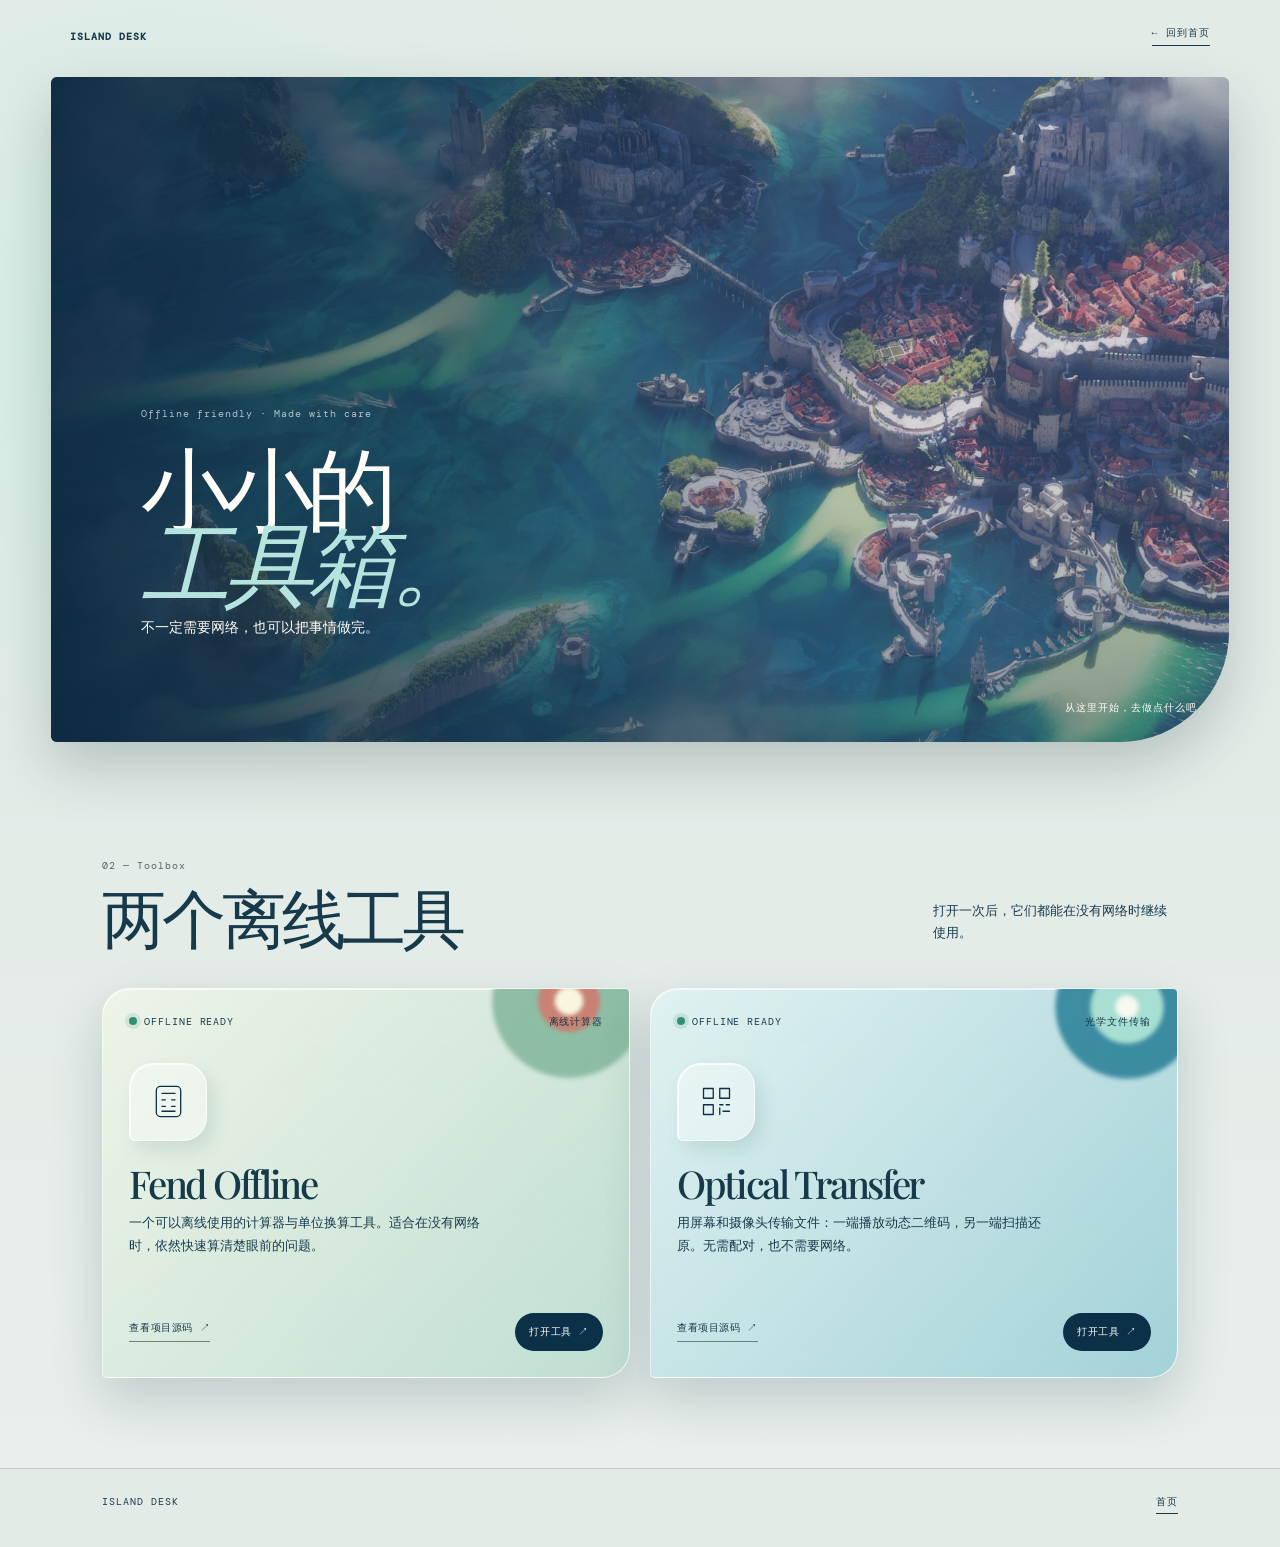
==== toolbox.html @ 2263b023 "feat: adopt the island-desk two-page design (home + toolbox) — paper-style glass cards, Playfair hea" ====
<!doctype html>
<html lang="zh-CN">
  <head>
    <meta charset="UTF-8" />
    <meta name="viewport" content="width=device-width, initial-scale=1" />
    <meta name="description" content="两个可离线运行的小工具。" />
    <title>工具箱 · 我的小岛</title>
    <link rel="stylesheet" href="styles.css" />
  </head>
  <body class="toolbox-page">
    <main class="site-shell">
      <nav class="topbar" aria-label="主导航">
        <a class="wordmark" href="index.html">ISLAND DESK</a>
        <a class="topbar-link" href="index.html">← 回到首页</a>
      </nav>

      <section class="toolbox-hero" aria-labelledby="toolbox-title">
        <img class="toolbox-hero-image" src="assets/scan-islands.jpg" alt="雾气缭绕的海上岛屿与城堡" />
        <div class="toolbox-hero-overlay"></div>
        <div class="toolbox-heading">
          <p class="eyebrow">Offline friendly · Made with care</p>
          <h1 id="toolbox-title">小小的<br /><em>工具箱。</em></h1>
          <p>不一定需要网络，也可以把事情做完。</p>
        </div>
        <span class="hero-caption">从这里开始，去做点什么吧</span>
      </section>

      <section class="tools-section" aria-labelledby="tools-title">
        <div class="section-heading">
          <div>
            <p class="eyebrow">02 — Toolbox</p>
            <h2 id="tools-title">两个离线工具</h2>
          </div>
          <p class="section-note">打开一次后，它们都能在没有网络时继续使用。</p>
        </div>
        <div id="tool-grid" class="tool-grid" aria-live="polite"></div>
      </section>

      <footer>
        <span>ISLAND DESK</span>
        <a href="index.html">首页</a>
      </footer>
    </main>
    <script src="app.js"></script>
  </body>
</html>
---- styles.css ----
@import url('https://fonts.googleapis.com/css2?family=DM+Mono&family=Manrope:wght@400;500;600;700&family=Playfair+Display:ital,wght@0,500;0,600;1,500;1,600&display=swap');

:root {
  --ink: #173a4b;
  --deep-ink: #0b3047;
  --cream: #e8eee9;
  --mist: rgba(238, 247, 241, 0.2);
  --edge: rgba(255, 255, 255, 0.62);
  --ocean: #146e88;
  --coral: #bd6961;
  --sky: #a9e4d8;
  --shadow: 0 22px 52px rgba(12, 53, 69, 0.19), inset 0 1px 0 rgba(255, 255, 255, 0.7);
}

* { box-sizing: border-box; }
html { scroll-behavior: smooth; }
body { margin: 0; background: radial-gradient(circle at 84% 4%, #cbe6d9 0, transparent 24%), var(--cream); color: var(--ink); font-family: Manrope, sans-serif; }
a { color: inherit; }

.site-shell { max-width: 1400px; min-height: 100vh; margin: 0 auto; overflow: hidden; }
.topbar { display: flex; align-items: center; justify-content: space-between; padding: 26px 5.5vw; position: relative; z-index: 4; }
.wordmark, .topbar-link, .eyebrow, footer { font-family: 'DM Mono', monospace; font-size: 10px; letter-spacing: 0.1em; text-decoration: none; }
.wordmark { font-weight: 700; }
.topbar-link { padding-bottom: 5px; border-bottom: 1px solid currentColor; }
.topbar-link span { color: var(--coral); font-size: 14px; }

.home-hero { min-height: calc(100vh - 78px); padding: 3vh 5.5vw 7vh; display: grid; grid-template-columns: minmax(330px, .92fr) 1.5fr; gap: 2.3vw; align-items: center; }
.glass-panel { background: linear-gradient(137deg, rgba(243, 251, 247, 0.62), rgba(193, 232, 225, 0.37)); border: 1px solid rgba(255, 255, 255, 0.74); box-shadow: var(--shadow); backdrop-filter: blur(16px) saturate(130%); -webkit-backdrop-filter: blur(16px) saturate(130%); }
.hero-copy { padding: clamp(30px, 5.2vw, 75px) clamp(25px, 4vw, 57px); border-radius: 2px 42px 2px 42px; position: relative; z-index: 2; }
.eyebrow { margin: 0 0 28px; color: rgba(32, 50, 56, 0.72); }
h1, h2, p { margin-top: 0; }
h1 { font: 500 clamp(56px, 7vw, 110px)/.83 'Playfair Display', serif; letter-spacing: -0.075em; margin-bottom: 30px; }
h1 em { color: var(--coral); font-style: italic; }
.hero-description { max-width: 310px; font-size: 15px; line-height: 1.8; margin-bottom: 36px; }
.primary-button { display: inline-flex; align-items: center; gap: 42px; padding: 14px 16px 14px 18px; border-radius: 99px; background: var(--deep-ink); color: #fffdf7; font-family: 'DM Mono', monospace; font-size: 10px; letter-spacing: .08em; text-decoration: none; box-shadow: 0 7px 17px rgba(17, 33, 38, .18); transition: transform .25s ease, box-shadow .25s ease; }
.primary-button span { color: var(--sky); font-size: 17px; line-height: 0; }
.primary-button:hover { transform: translateY(-3px); box-shadow: 0 13px 22px rgba(17, 33, 38, .25); }

.hero-art { min-height: min(72vh, 660px); position: relative; overflow: hidden; border-radius: 34px; background: #25525b; box-shadow: 0 25px 45px rgba(19, 66, 84, .22); }
.hero-art img { object-position: 59% 47%; filter: saturate(.92) contrast(.98); }
.hero-art::before { content: ''; position: absolute; z-index: 1; inset: 0; background: linear-gradient(150deg, rgba(7, 42, 70, .32), transparent 45%, rgba(6, 36, 58, .14)); pointer-events: none; }
.hero-art::after { content: ''; position: absolute; inset: 12px; border: 1px solid rgba(255,255,255,.42); border-radius: inherit; pointer-events: none; }
.hero-art img, .toolbox-hero-image { width: 100%; height: 100%; object-fit: cover; display: block; }
.art-label { position: absolute; z-index: 2; color: #fffdf7; font: 10px 'DM Mono', monospace; letter-spacing: .1em; }
.art-label.top { top: 32px; left: 35px; }
.art-label.bottom { right: 35px; bottom: 31px; }
.home-note { max-width: 830px; margin: 0 auto; padding: 9vh 8vw; display: grid; grid-template-columns: 1.6fr 1fr; align-items: end; gap: 70px; }
.home-note p { font: 500 clamp(26px, 3vw, 43px)/1.15 'Playfair Display', serif; letter-spacing: -.045em; margin: 0; }
.home-note a { font: 11px 'DM Mono', monospace; text-decoration: none; border-bottom: 1px solid; padding-bottom: 8px; justify-self: end; }
.home-note a span { color: var(--coral); font-size: 16px; }

.toolbox-page { background: radial-gradient(circle at 12% 22%, #d3ede5 0, transparent 29%), #e3ebe7; }
.toolbox-hero { height: min(68vw, 665px); min-height: 480px; margin: 5px 4vw 0; border-radius: 6px 6px 110px 6px; overflow: hidden; position: relative; color: #fffdf7; box-shadow: 0 24px 55px rgba(17, 45, 48, .21); }
.toolbox-hero-image { position: absolute; inset: 0; }
.toolbox-hero-image { object-position: 52% 49%; filter: saturate(.9) contrast(.96); }
.toolbox-hero-overlay { position: absolute; inset: 0; background: linear-gradient(90deg, rgba(8, 39, 63, .8), rgba(8, 39, 63, .13) 73%), linear-gradient(0deg, rgba(9, 42, 67, .38), transparent 47%); }
.toolbox-heading { position: absolute; z-index: 1; left: clamp(28px, 7vw, 110px); bottom: clamp(36px, 9vw, 105px); }
.toolbox-heading .eyebrow { color: rgba(255,255,255,.68); }
.toolbox-heading h1 { margin-bottom: 20px; }
.toolbox-heading h1 em { color: #b5e4df; }
.toolbox-heading p:last-child { margin: 0; font-size: 14px; }
.hero-caption { position: absolute; z-index: 1; right: 32px; bottom: 27px; font: 10px 'DM Mono', monospace; letter-spacing: .1em; }

.tools-section { padding: 13vh 8vw 10vh; background: linear-gradient(180deg, transparent, rgba(255,255,255,.2)); }
.section-heading { display: flex; justify-content: space-between; align-items: end; gap: 35px; margin-bottom: 45px; }
.section-heading .eyebrow { margin-bottom: 17px; }
h2 { margin: 0; font: 500 clamp(42px, 5vw, 70px)/.84 'Playfair Display', serif; letter-spacing: -.065em; }
.section-note { max-width: 245px; font-size: 13px; line-height: 1.7; margin: 0; }
.tool-grid { display: grid; grid-template-columns: repeat(2, minmax(0, 1fr)); gap: 20px; }
.tool-card { min-height: 390px; padding: 26px; border-radius: 28px 5px 28px 5px; border: 1px solid rgba(255, 255, 255, .72); box-shadow: var(--shadow); backdrop-filter: blur(15px) saturate(125%); -webkit-backdrop-filter: blur(15px) saturate(125%); display: flex; flex-direction: column; position: relative; overflow: hidden; transition: transform .3s ease, box-shadow .3s ease; }
.tool-card:hover { transform: translateY(-8px) rotate(-.25deg); box-shadow: 0 30px 55px rgba(17, 49, 52, .22), inset 0 1px rgba(255,255,255,.8); }
.tool-card::before { content: ''; width: 200px; height: 200px; border-radius: 50%; filter: blur(2px); position: absolute; right: -60px; top: -72px; opacity: .85; }
.tool-card--fend { background: linear-gradient(132deg, rgba(239, 245, 231, .86), rgba(169, 213, 197, .64)); }
.tool-card--fend::before { background: radial-gradient(circle at 40% 42%, #fff8df 0 8%, #c76f61 9% 18%, #82b59a 19% 45%, transparent 47%); }
.tool-card--transfer { background: linear-gradient(132deg, rgba(224, 242, 241, .9), rgba(129, 196, 207, .67)); }
.tool-card--transfer::before { background: radial-gradient(circle at 45% 45%, #fffef2 0 7%, #a4decf 8% 23%, #267d96 24% 45%, transparent 47%); }
.tool-meta { display: flex; justify-content: space-between; align-items: center; position: relative; z-index: 1; font: 10px 'DM Mono', monospace; letter-spacing: .09em; }
.status-dot { width: 8px; height: 8px; border-radius: 50%; background: #338e78; display: inline-block; margin-right: 7px; box-shadow: 0 0 0 4px rgba(51,142,120,.14); }
.tool-icon { width: 78px; height: 78px; margin: auto 0 25px; border-radius: 24px 24px 24px 6px; background: rgba(255,255,255,.35); border: 1px solid rgba(255,255,255,.7); display: grid; place-items: center; box-shadow: 7px 9px 18px rgba(49, 85, 86, .13), inset 1px 1px rgba(255,255,255,.7); position: relative; z-index: 1; color: var(--deep-ink); }
.tool-icon svg { width: 39px; height: 39px; fill: none; stroke: currentColor; stroke-width: 1.6; stroke-linecap: round; stroke-linejoin: round; }
.tool-card h3 { max-width: 380px; margin: 0 0 11px; position: relative; z-index: 1; font: 500 clamp(30px, 3vw, 45px)/.9 'Playfair Display', serif; letter-spacing: -.06em; }
.tool-card p { max-width: 375px; position: relative; z-index: 1; font-size: 13px; line-height: 1.7; margin-bottom: 23px; }
.card-footer { position: relative; z-index: 1; display: flex; align-items: center; justify-content: space-between; gap: 15px; margin-top: auto; }
.card-footer a { font: 10px 'DM Mono', monospace; letter-spacing: .06em; text-decoration: none; border-bottom: 1px solid rgba(17,33,38,.52); padding-bottom: 6px; }
.launch-link { border: 0 !important; border-radius: 99px; background: var(--deep-ink); color: #fffdf7; padding: 12px 14px !important; transition: background .2s ease, transform .2s ease; }
.launch-link:hover { background: var(--ocean); transform: translateX(3px); }
footer { display: flex; justify-content: space-between; padding: 26px 8vw 33px; border-top: 1px solid rgba(32,50,56,.18); }
footer a { text-decoration: none; border-bottom: 1px solid; padding-bottom: 4px; }

@media (max-width: 720px) {
  .topbar { padding: 22px 7vw; }
  .home-hero { padding: 4vh 7vw 7vh; grid-template-columns: 1fr; gap: 0; }
  .hero-art { min-height: 52vh; grid-row: 1; border-radius: 24px; }
  .hero-copy { margin: -36px 11px 0; padding: 34px 25px; border-radius: 3px 30px 3px 30px; }
  .hero-copy .eyebrow { margin-bottom: 20px; }
  h1 { font-size: clamp(58px, 16vw, 90px); }
  .home-note { padding: 11vh 8vw; grid-template-columns: 1fr; gap: 25px; }
  .home-note a { justify-self: start; }
  .toolbox-hero { height: 78vh; min-height: 480px; margin: 0 4vw; border-radius: 4px 4px 70px 4px; }
  .toolbox-hero-overlay { background: linear-gradient(0deg, rgba(8, 39, 63, .8), rgba(8, 39, 63, .08) 78%); }
  .toolbox-heading { left: 28px; bottom: 56px; }
  .hero-caption { display: none; }
  .tools-section { padding: 10vh 7vw; }
  .section-heading { display: block; margin-bottom: 29px; }
  .section-note { margin-top: 22px; }
  .tool-grid { grid-template-columns: 1fr; }
  .tool-card { min-height: 350px; }
  footer { padding: 23px 7vw 29px; }
}

@media (prefers-reduced-motion: reduce) {
  *, *::before, *::after { scroll-behavior: auto !important; transition: none !important; }
}
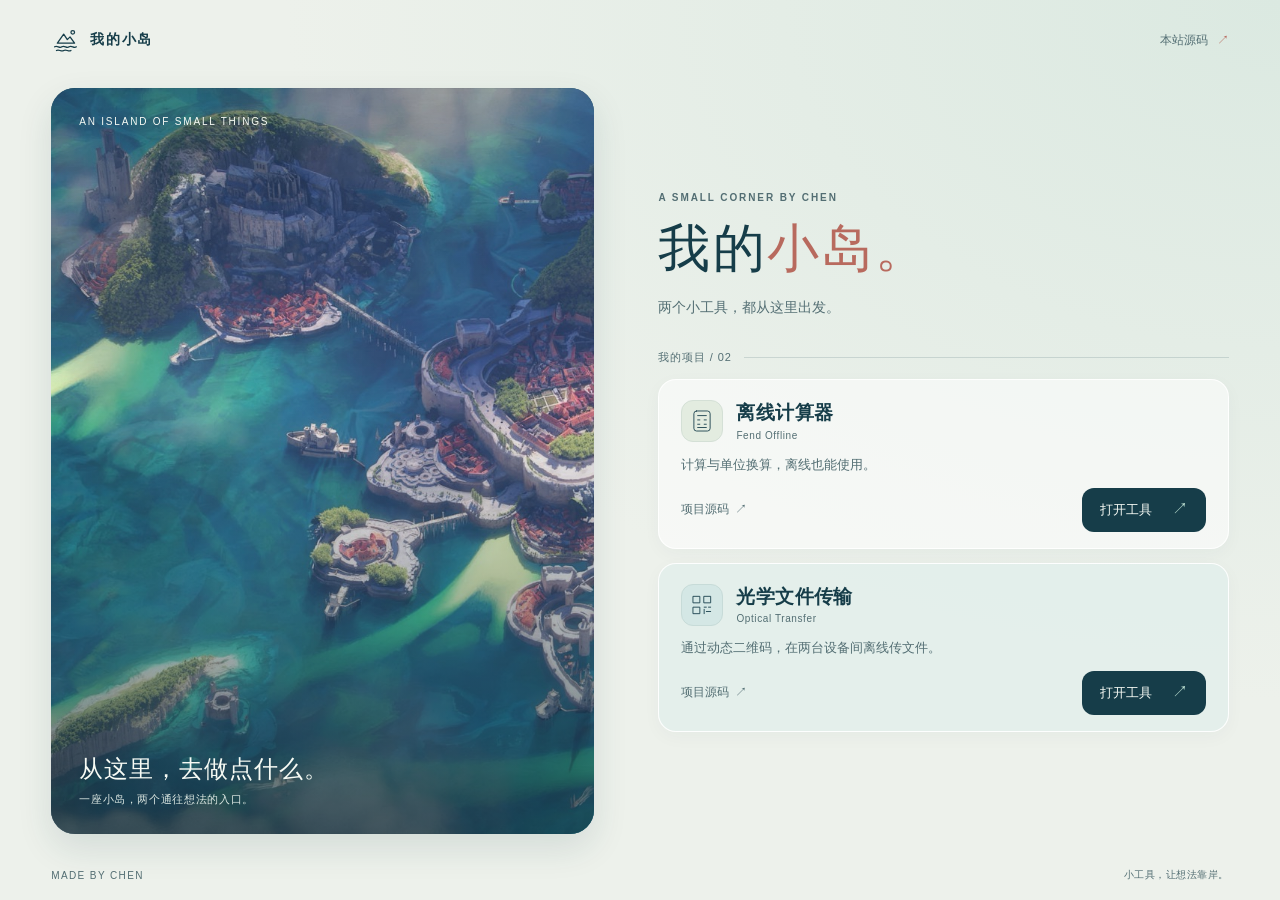
==== commit ea12aed6: "Make the island homepage a single-screen project hub" ====
--- a/toolbox.html
+++ b/toolbox.html
@@ -3,44 +3,11 @@
   <head>
     <meta charset="UTF-8" />
     <meta name="viewport" content="width=device-width, initial-scale=1" />
-    <meta name="description" content="两个可离线运行的小工具。" />
+    <meta http-equiv="refresh" content="0; url=index.html" />
+    <link rel="canonical" href="https://tatsuhiroc.github.io/chen-site/" />
     <title>工具箱 · 我的小岛</title>
-    <link rel="stylesheet" href="styles.css" />
   </head>
-  <body class="toolbox-page">
-    <main class="site-shell">
-      <nav class="topbar" aria-label="主导航">
-        <a class="wordmark" href="index.html">ISLAND DESK</a>
-        <a class="topbar-link" href="index.html">← 回到首页</a>
-      </nav>
-
-      <section class="toolbox-hero" aria-labelledby="toolbox-title">
-        <img class="toolbox-hero-image" src="assets/scan-islands.jpg" alt="雾气缭绕的海上岛屿与城堡" />
-        <div class="toolbox-hero-overlay"></div>
-        <div class="toolbox-heading">
-          <p class="eyebrow">Offline friendly · Made with care</p>
-          <h1 id="toolbox-title">小小的<br /><em>工具箱。</em></h1>
-          <p>不一定需要网络，也可以把事情做完。</p>
-        </div>
-        <span class="hero-caption">从这里开始，去做点什么吧</span>
-      </section>
-
-      <section class="tools-section" aria-labelledby="tools-title">
-        <div class="section-heading">
-          <div>
-            <p class="eyebrow">02 — Toolbox</p>
-            <h2 id="tools-title">两个离线工具</h2>
-          </div>
-          <p class="section-note">打开一次后，它们都能在没有网络时继续使用。</p>
-        </div>
-        <div id="tool-grid" class="tool-grid" aria-live="polite"></div>
-      </section>
-
-      <footer>
-        <span>ISLAND DESK</span>
-        <a href="index.html">首页</a>
-      </footer>
-    </main>
-    <script src="app.js"></script>
+  <body>
+    <p>两个项目已搬到首页。<a href="index.html">前往我的小岛</a></p>
   </body>
 </html>
